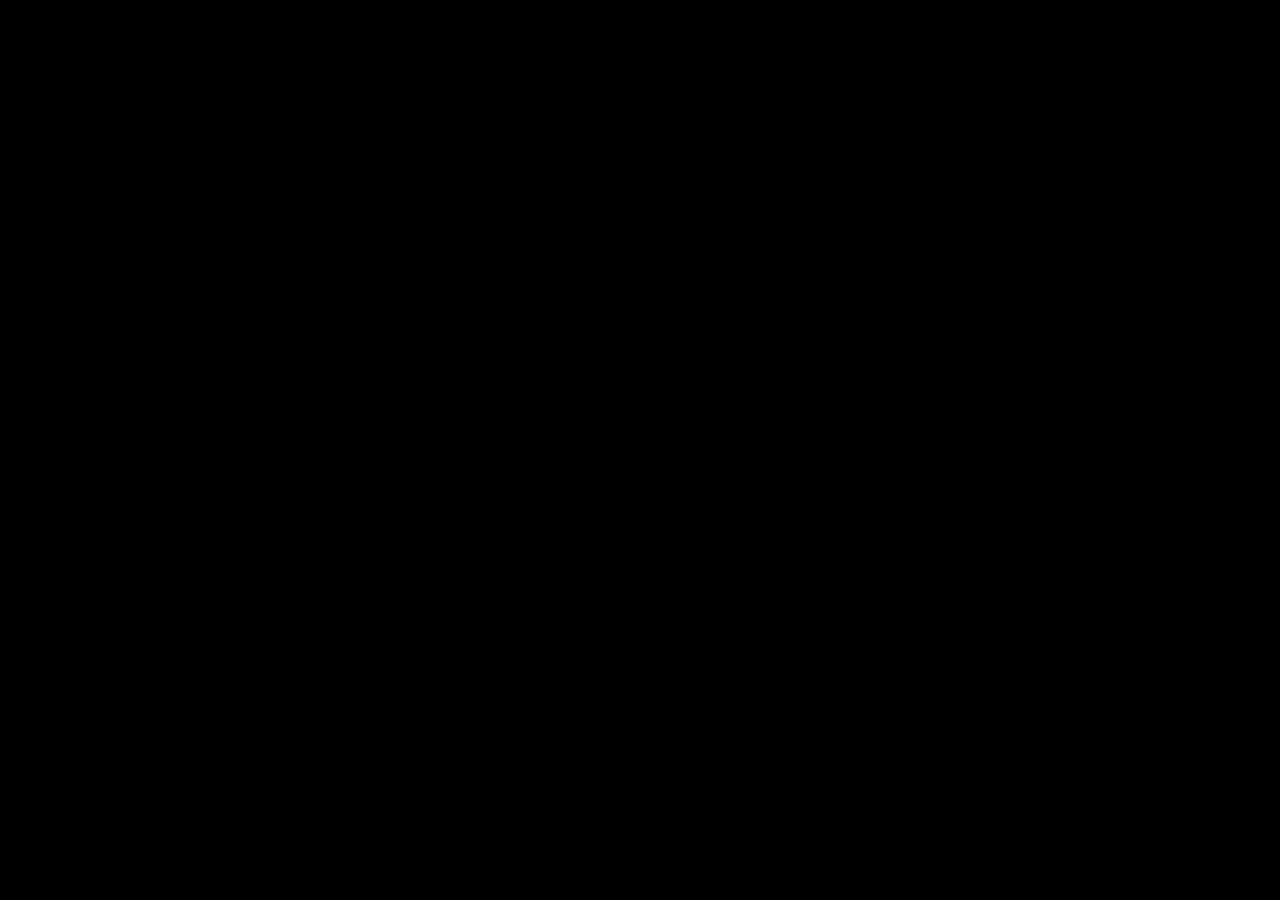
==== facebook.html @ 8c187888 "adição de botões" ====
!DOCTYPE html>
<html lang="PT-BR">
<head>
    <meta charset="UTF-8">
    <meta http-equiv="X-UA-Compatible" content="IE=edge">
    <meta name="viewport" content="width=device-width, initial-scale=1.0">
    <title></title>
    <style>
        *{
            margin: 0;
            padding: 0;
        }

        body{
            width: 100vw;
            height: 100vh;
            background: black url('telas/tela-.jpg') no-repeat top center;
            background-size: cover;
        }
    </style>
</head>
<body>
    
</body>
</html>
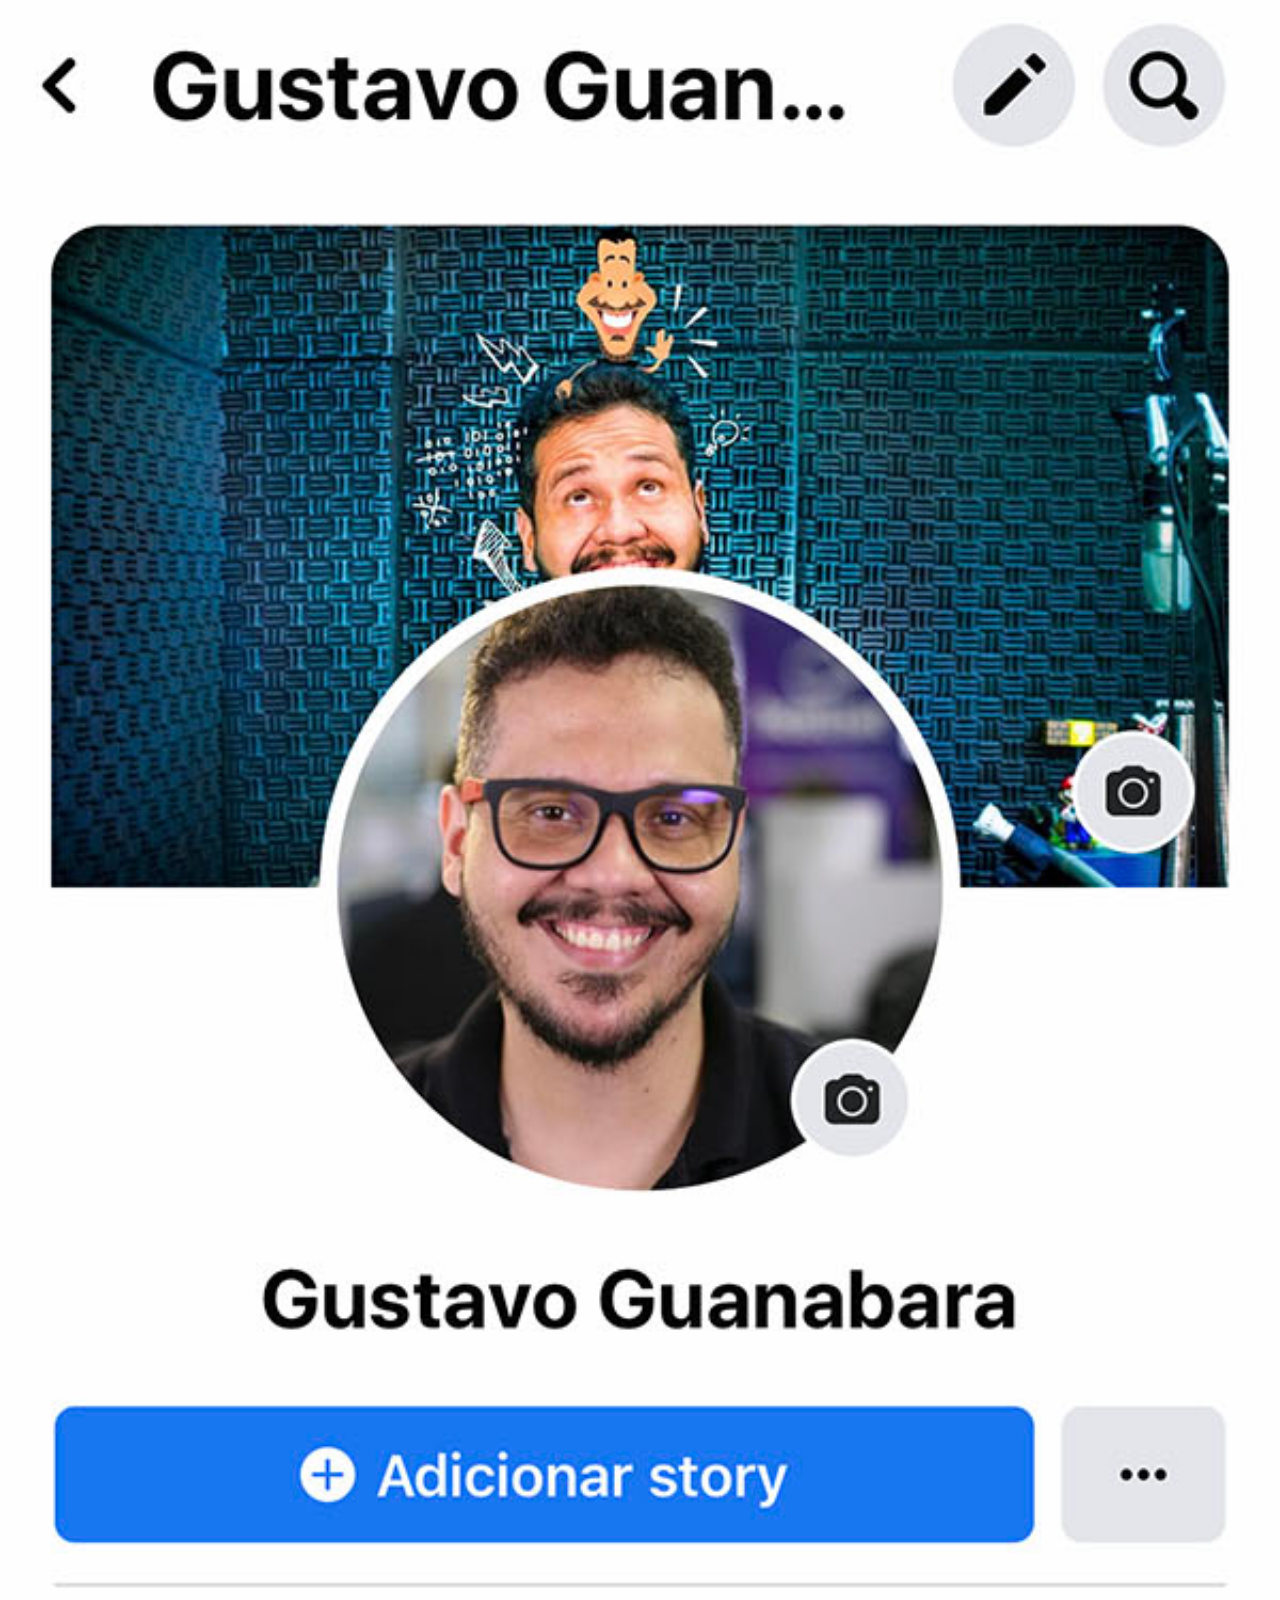
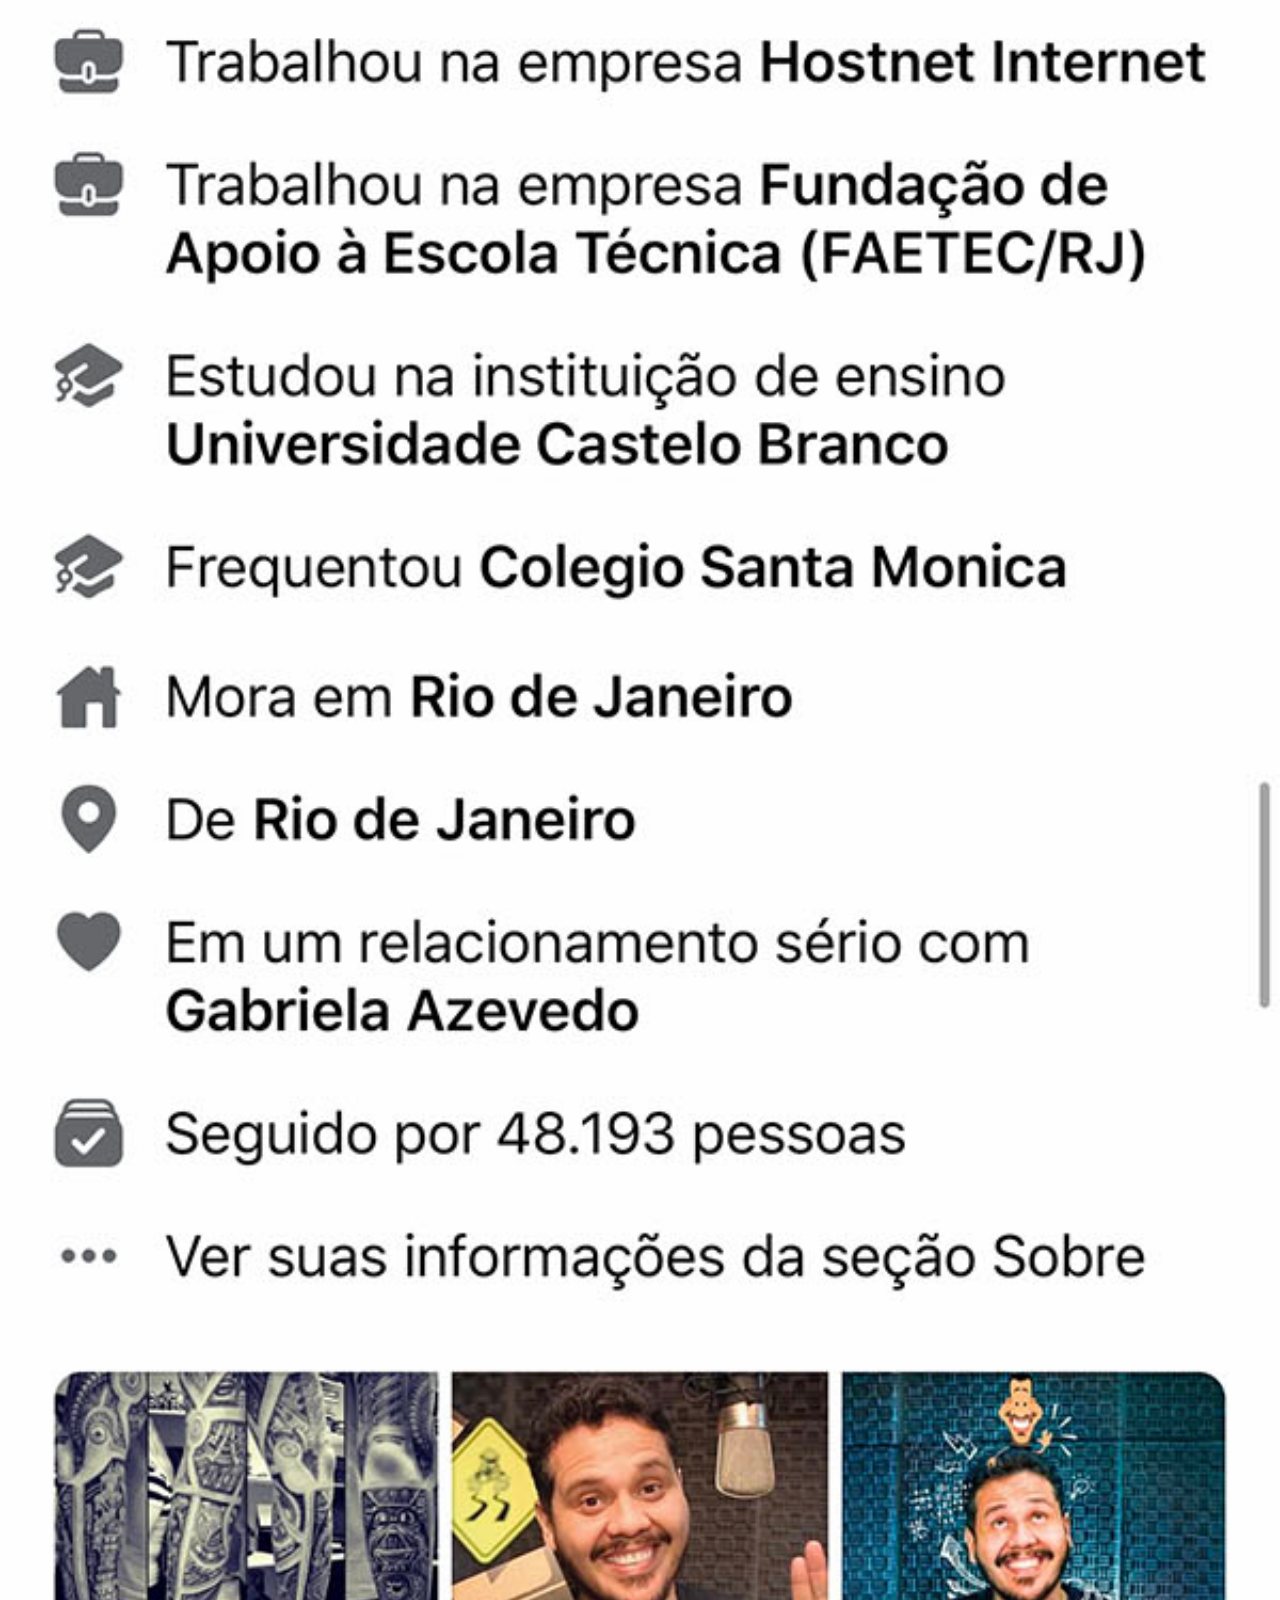
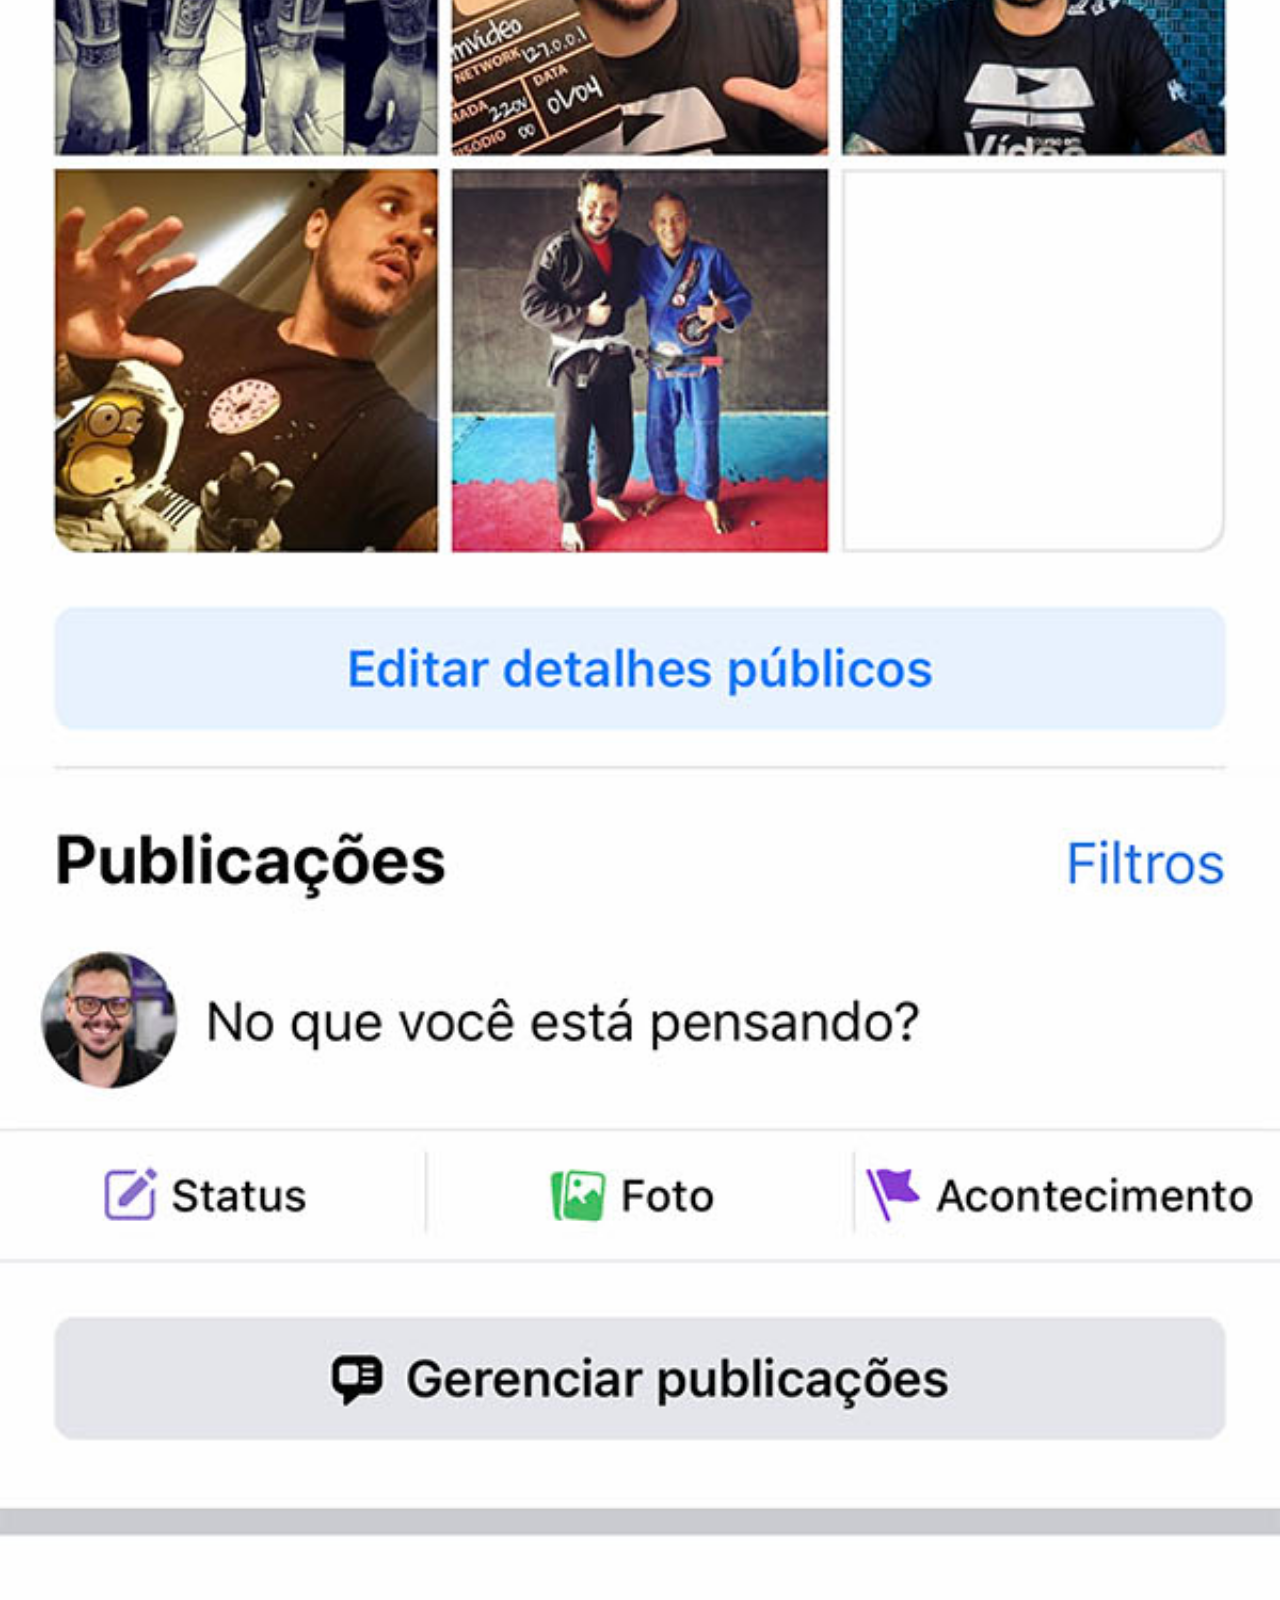
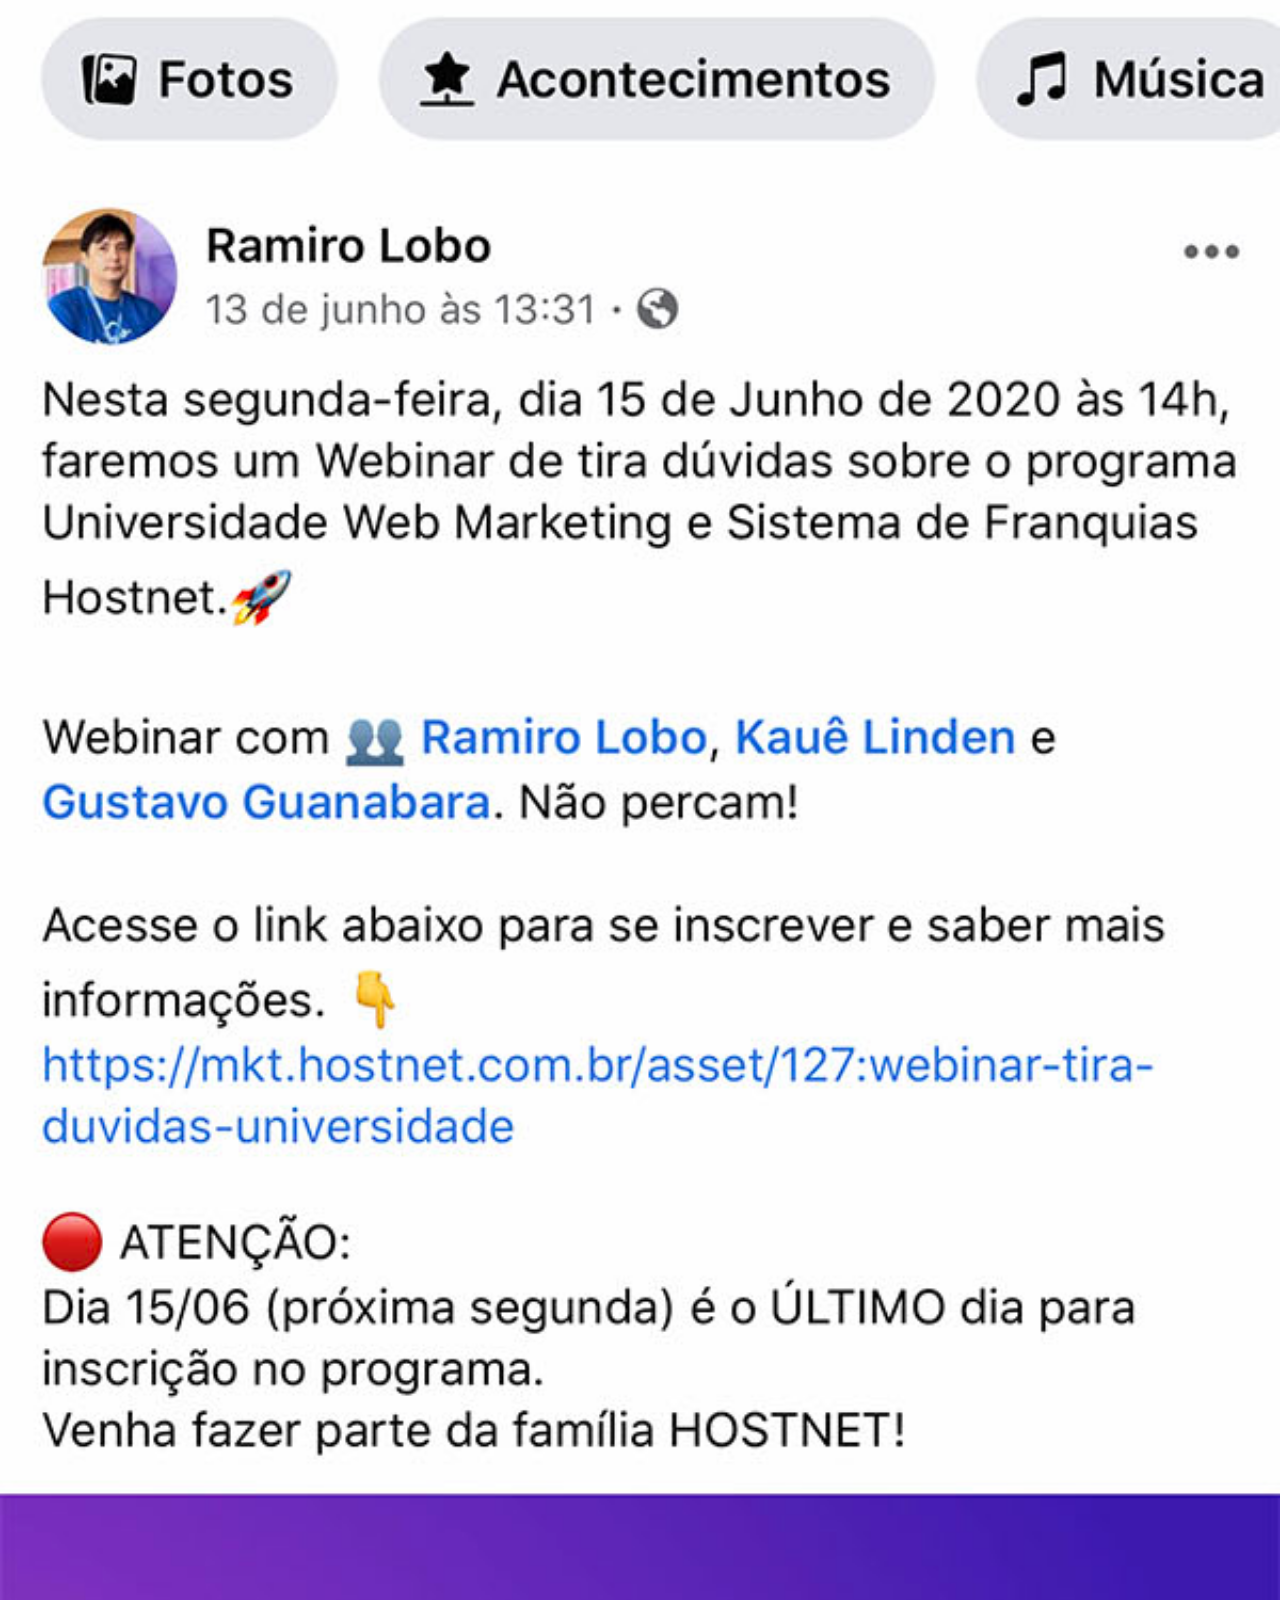
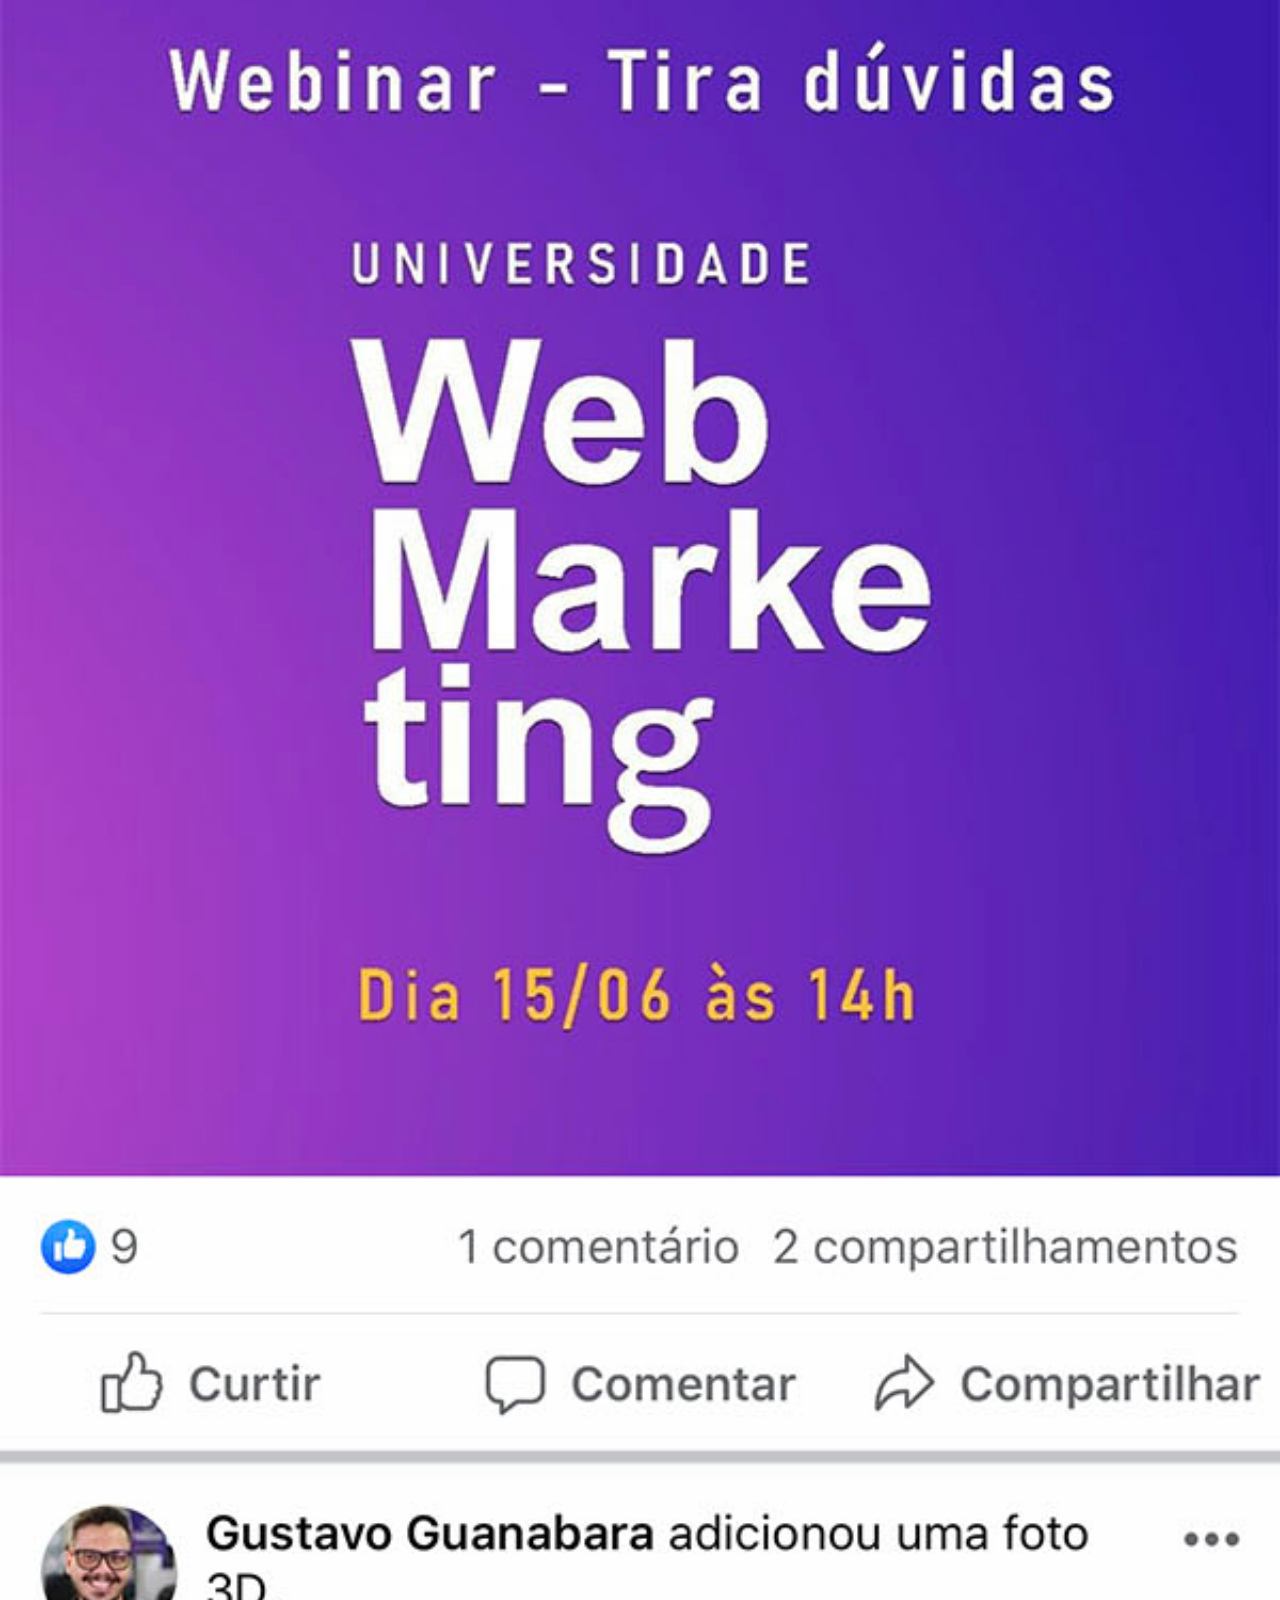
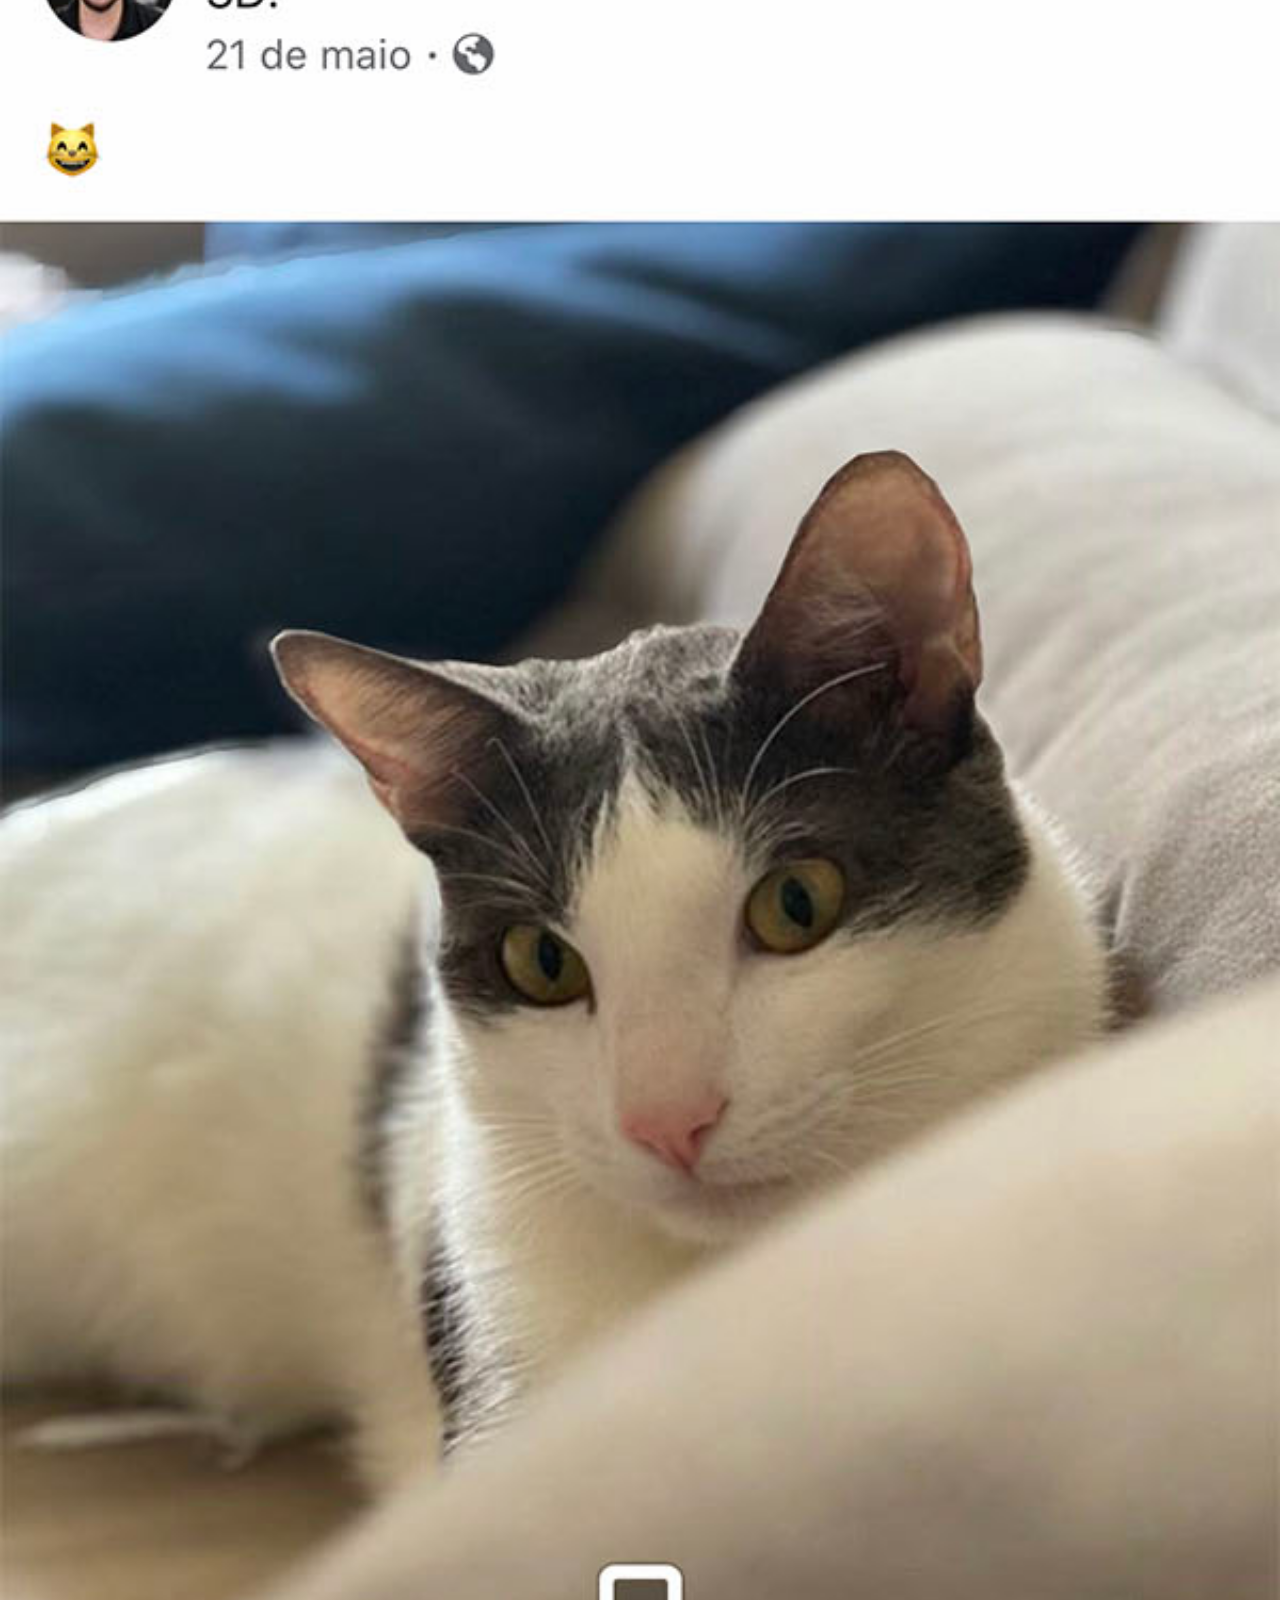
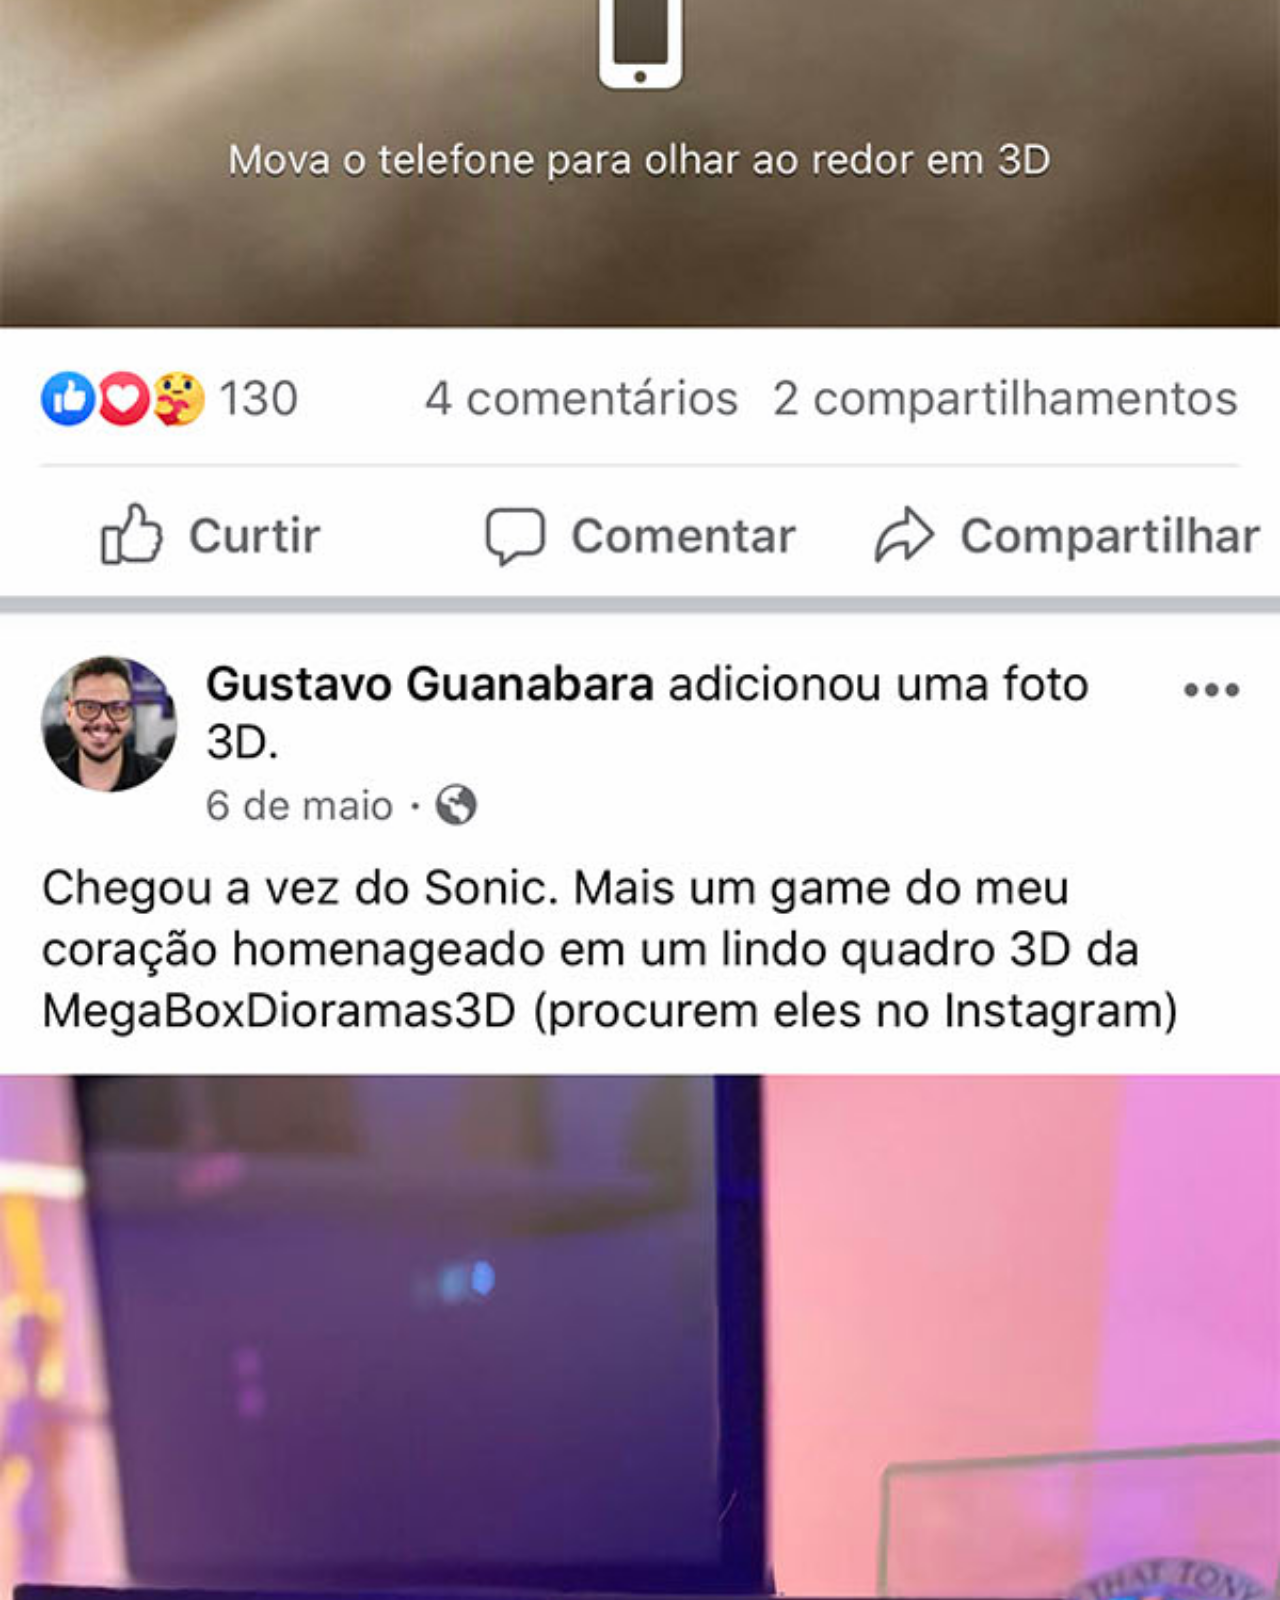
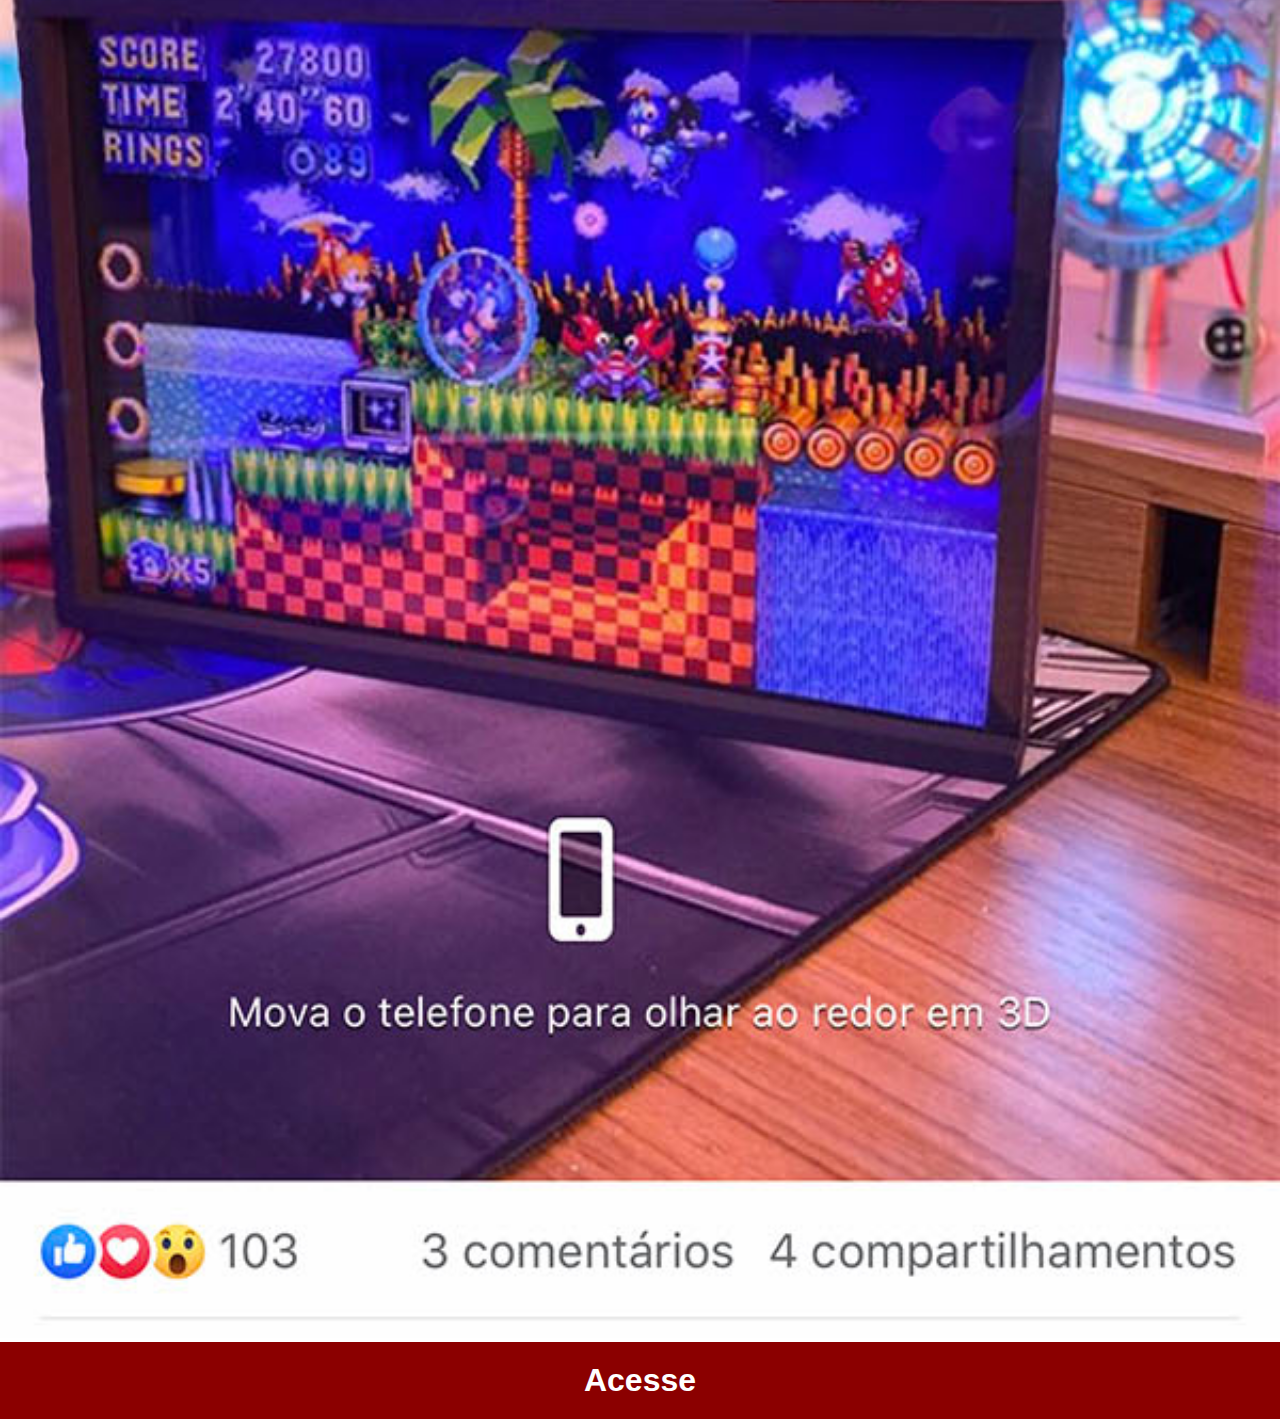
==== commit 68b0fe3b: "atualização de páginas pro iframe" ====
--- a/facebook.html
+++ b/facebook.html
@@ -1,25 +1,15 @@
-!DOCTYPE html>
+<!DOCTYPE html>
 <html lang="PT-BR">
 <head>
     <meta charset="UTF-8">
     <meta http-equiv="X-UA-Compatible" content="IE=edge">
     <meta name="viewport" content="width=device-width, initial-scale=1.0">
+    <link rel="stylesheet" href="estilos/social.css">
     <title></title>
-    <style>
-        *{
-            margin: 0;
-            padding: 0;
-        }
-
-        body{
-            width: 100vw;
-            height: 100vh;
-            background: black url('telas/tela-.jpg') no-repeat top center;
-            background-size: cover;
-        }
-    </style>
 </head>
 <body>
+    <img src="telas/tela-facebook.jpg" alt="Facebook">
+    <a href="https://www.facebook.com/gustavoguanabara" target="_blank" >Acesse</a>
     
 </body>
 </html>--- a/estilos/social.css
+++ b/estilos/social.css
@@ -0,0 +1,33 @@
+*{
+    margin: 0;
+    padding: 0;
+    font-family: Arial, Helvetica, sans-serif;
+  }
+
+  ::-webkit-scrollbar{
+    width: 0;
+    height: 0;
+  }
+  
+
+  img{
+    width: 100%;
+
+
+  }
+
+  a{
+    display: block;
+    background-color: darkred;
+    color: white;
+    padding: 20px;
+    margin: auto;
+    text-align: center;
+    font-size: 2em;
+    font-weight: bolder;
+    text-decoration: none;
+  }
+
+  a:hover {
+    background-color: red;
+  }